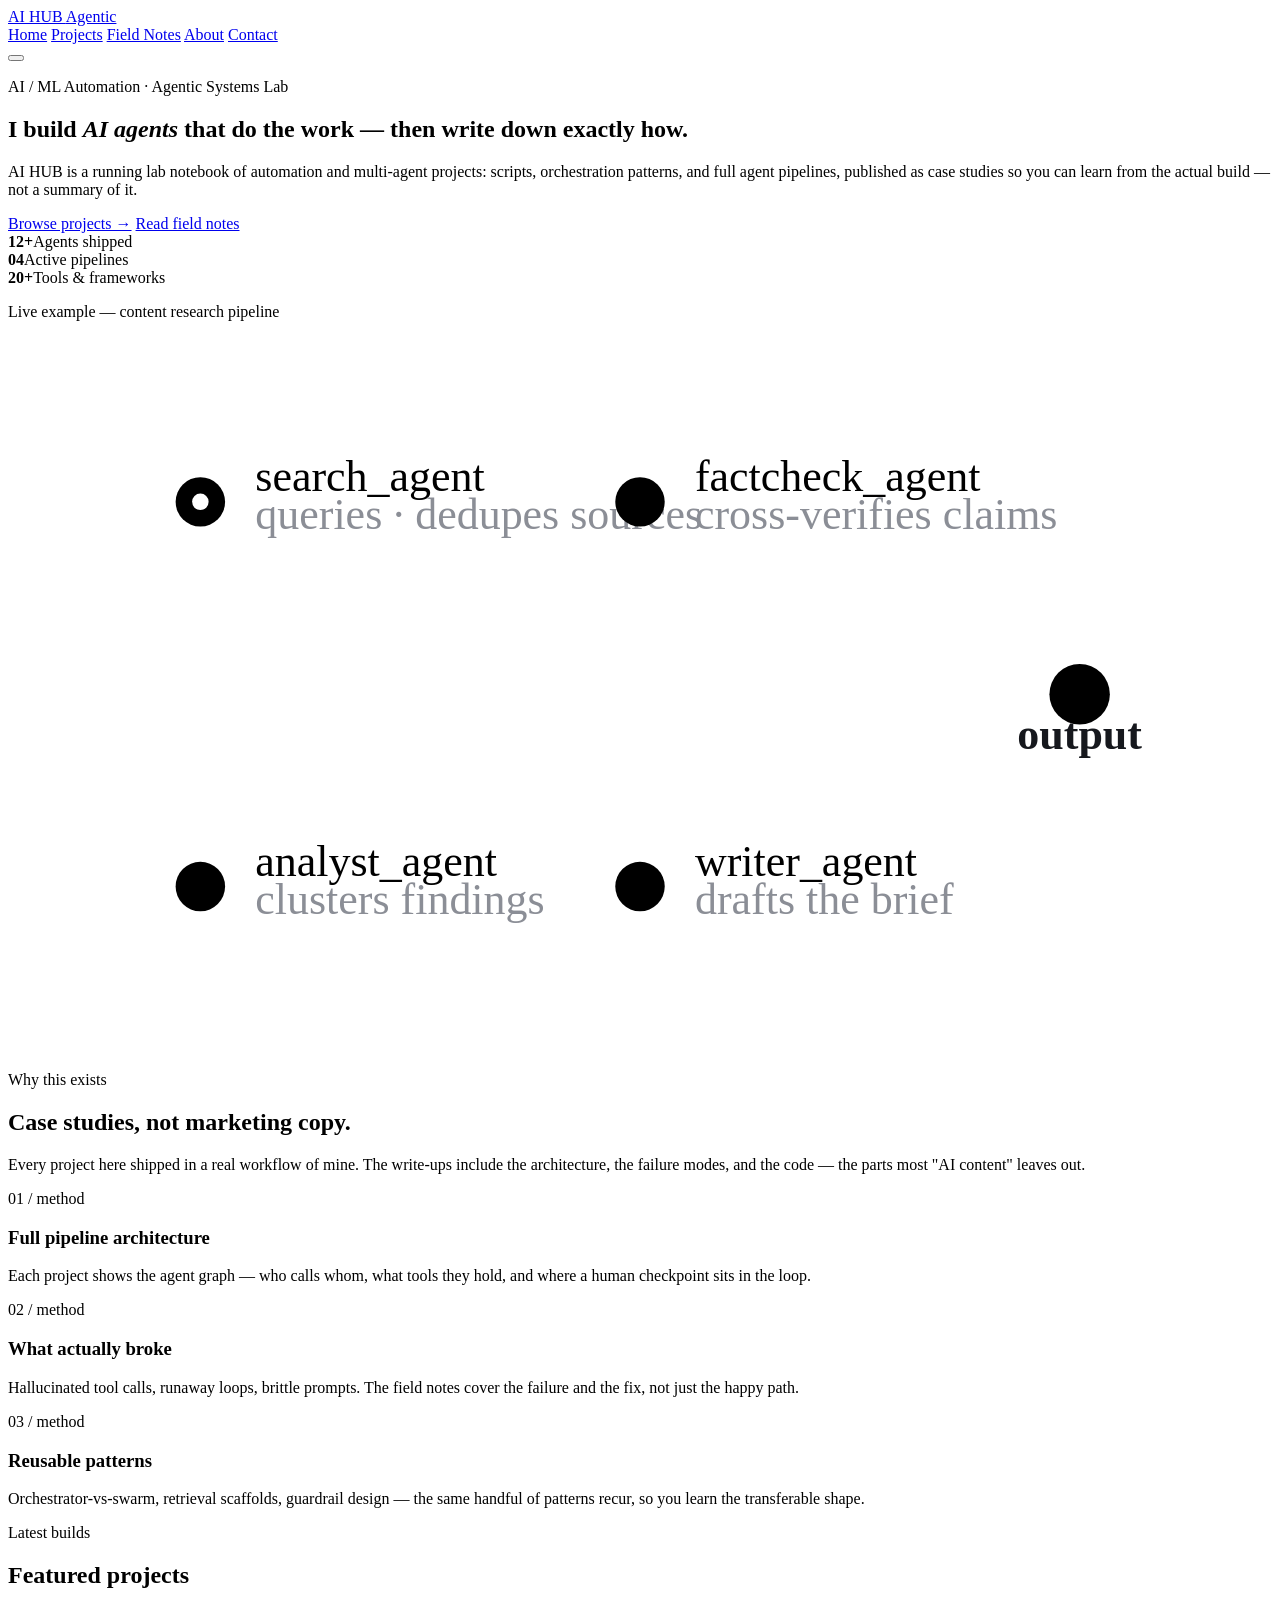
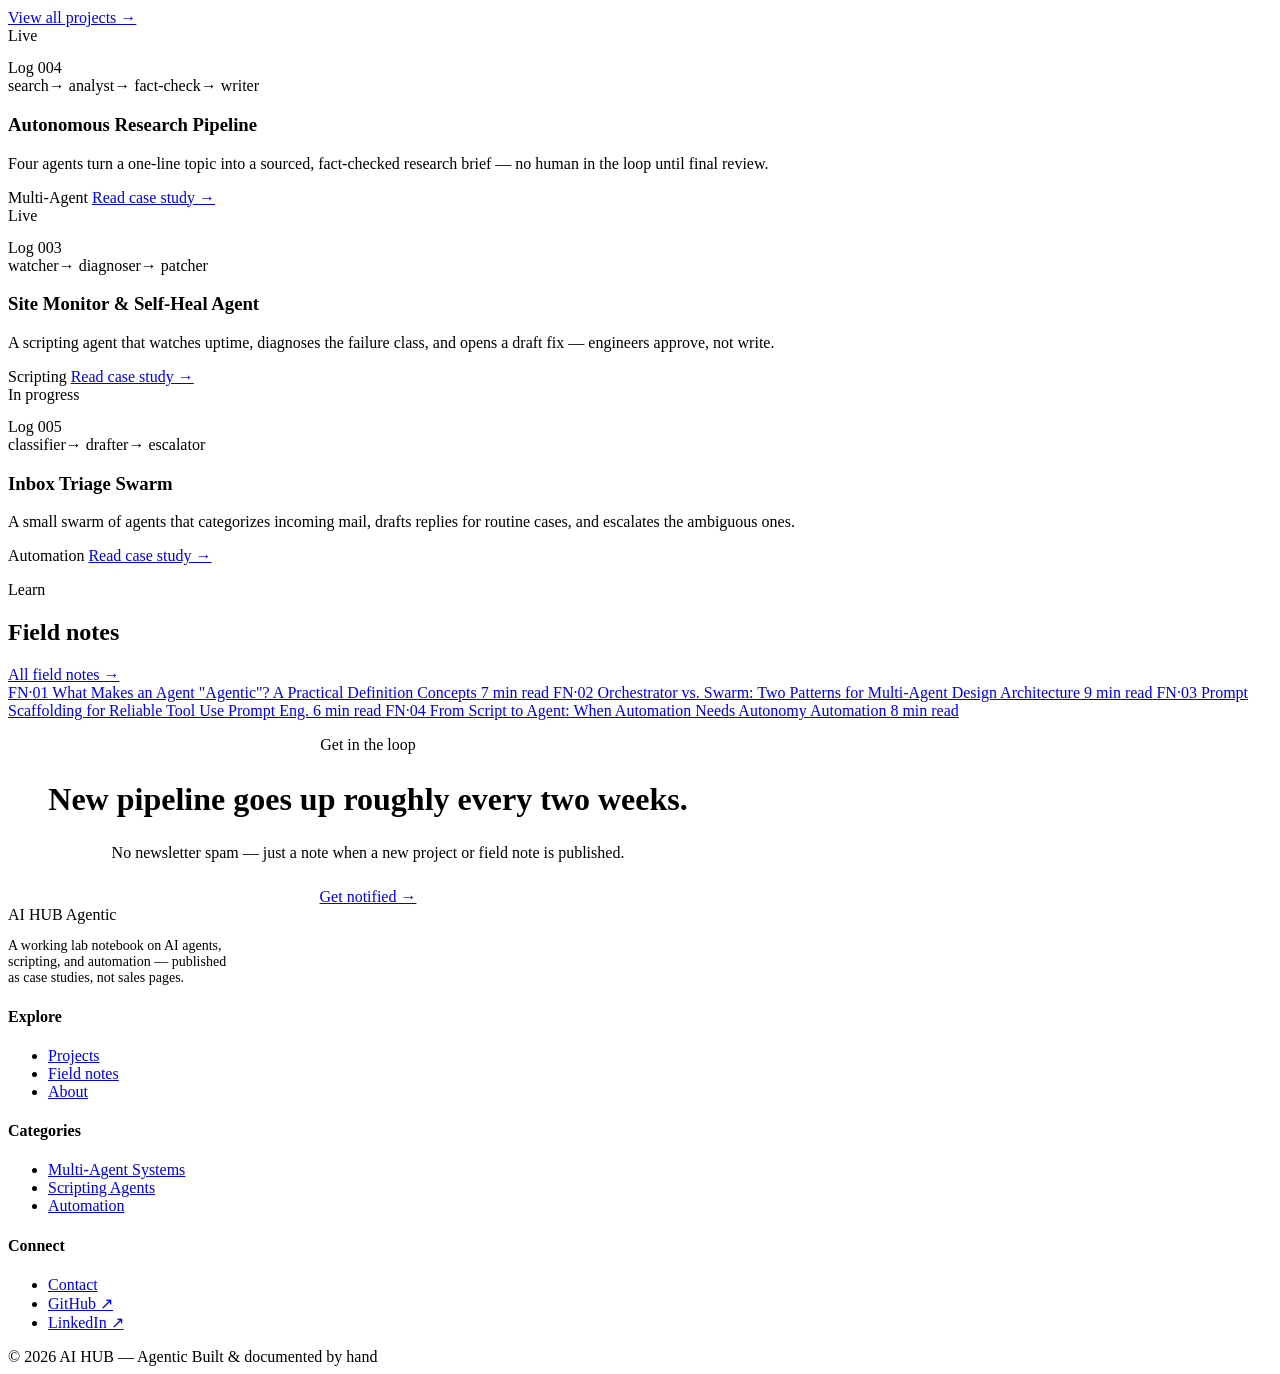
==== index.html @ dbf6a331 "Add files via upload" ====
<!DOCTYPE html>
<html lang="en">
<head>
<meta charset="UTF-8">
<meta name="viewport" content="width=device-width, initial-scale=1.0">
<title>AI HUB — Agentic | Multi-Agent Systems & AI Automation Lab</title>
<meta name="description" content="A working lab notebook of AI agents, scripting automations, and multi-agent pipelines — real projects you can study, fork, and learn from.">
<link rel="preconnect" href="https://fonts.googleapis.com">
<link href="https://fonts.googleapis.com/css2?family=Fraunces:ital,opsz,wght@0,9..144,400;0,9..144,500;0,9..144,600;1,9..144,500&family=Inter:wght@400;500;600&family=JetBrains+Mono:wght@400;500&display=swap" rel="stylesheet">
<link rel="stylesheet" href="css/style.css">
</head>
<body>

<header class="site-header">
  <div class="wrap">
    <a href="index.html" class="brand">AI HUB <span class="brand-tag">Agentic</span></a>
    <nav class="main-nav">
      <a href="index.html" class="active">Home</a>
      <a href="projects.html">Projects</a>
      <a href="blog.html">Field Notes</a>
      <a href="about.html">About</a>
      <a href="contact.html">Contact</a>
    </nav>
    <button class="nav-toggle" aria-label="Toggle menu" aria-expanded="false"><span></span></button>
  </div>
</header>

<section class="hero">
  <div class="wrap">
    <div>
      <p class="eyebrow">AI / ML Automation · Agentic Systems Lab</p>
      <h1>I build <em>AI agents</em> that do the work — then write down exactly how.</h1>
      <p class="lede">AI HUB is a running lab notebook of automation and multi-agent projects: scripts, orchestration patterns, and full agent pipelines, published as case studies so you can learn from the actual build — not a summary of it.</p>
      <div class="cta-row">
        <a href="projects.html" class="btn btn-primary">Browse projects →</a>
        <a href="blog.html" class="btn btn-ghost">Read field notes</a>
      </div>
      <div class="stat-row">
        <div class="stat"><b>12+</b><span>Agents shipped</span></div>
        <div class="stat"><b>04</b><span>Active pipelines</span></div>
        <div class="stat"><b>20+</b><span>Tools &amp; frameworks</span></div>
      </div>
    </div>

    <div class="pipeline-figure">
      <p class="fig-label">Live example — content research pipeline</p>
      <svg viewBox="0 0 460 260" xmlns="http://www.w3.org/2000/svg" role="img" aria-label="Diagram of four agents connected in sequence: Search Agent, Analyst Agent, Fact-Check Agent, and Writer Agent">
        <line x1="70" y1="60" x2="70" y2="200" class="pline"/>
        <line x1="70" y1="60" x2="230" y2="60" class="pline"/>
        <line x1="230" y1="60" x2="230" y2="200" class="pline"/>
        <line x1="230" y1="130" x2="390" y2="130" class="pline"/>
        <line x1="70" y1="200" x2="230" y2="200" class="pline"/>
        <line x1="230" y1="200" x2="390" y2="200" class="pline"/>

        <g class="pnode active">
          <circle cx="70" cy="60" r="9"/>
          <circle cx="70" cy="60" r="3" fill="#fff" class="pdot"/>
          <text x="90" y="56" class="pnode-label">search_agent</text>
          <text x="90" y="70" class="pnode-label" fill="#8b8e96">queries · dedupes sources</text>
        </g>

        <g class="pnode">
          <circle cx="70" cy="200" r="9"/>
          <text x="90" y="196" class="pnode-label">analyst_agent</text>
          <text x="90" y="210" class="pnode-label" fill="#8b8e96">clusters findings</text>
        </g>

        <g class="pnode done">
          <circle cx="230" cy="60" r="9"/>
          <text x="250" y="56" class="pnode-label">factcheck_agent</text>
          <text x="250" y="70" class="pnode-label" fill="#8b8e96">cross-verifies claims</text>
        </g>

        <g class="pnode">
          <circle cx="230" cy="200" r="9"/>
          <text x="250" y="196" class="pnode-label">writer_agent</text>
          <text x="250" y="210" class="pnode-label" fill="#8b8e96">drafts the brief</text>
        </g>

        <g class="pnode">
          <circle cx="390" cy="130" r="11"/>
          <text x="390" y="150" class="pnode-label" text-anchor="middle" fill="#16181d" font-weight="600">output</text>
        </g>
      </svg>
    </div>
  </div>
</section>

<section>
  <div class="wrap">
    <div class="section-head">
      <div>
        <p class="eyebrow">Why this exists</p>
        <h2>Case studies, not marketing copy.</h2>
      </div>
      <p class="desc">Every project here shipped in a real workflow of mine. The write-ups include the architecture, the failure modes, and the code — the parts most "AI content" leaves out.</p>
    </div>
    <div class="grid-3">
      <div class="card">
        <div class="entry-num">01 / method</div>
        <h3>Full pipeline architecture</h3>
        <p>Each project shows the agent graph — who calls whom, what tools they hold, and where a human checkpoint sits in the loop.</p>
      </div>
      <div class="card">
        <div class="entry-num">02 / method</div>
        <h3>What actually broke</h3>
        <p>Hallucinated tool calls, runaway loops, brittle prompts. The field notes cover the failure and the fix, not just the happy path.</p>
      </div>
      <div class="card">
        <div class="entry-num">03 / method</div>
        <h3>Reusable patterns</h3>
        <p>Orchestrator-vs-swarm, retrieval scaffolds, guardrail design — the same handful of patterns recur, so you learn the transferable shape.</p>
      </div>
    </div>
  </div>
</section>

<section class="section-alt">
  <div class="wrap">
    <div class="section-head">
      <div>
        <p class="eyebrow">Latest builds</p>
        <h2>Featured projects</h2>
      </div>
      <a href="projects.html" class="btn btn-ghost">View all projects →</a>
    </div>

    <div class="grid-3">
      <div class="card">
        <span class="status status-live">Live</span>
        <div class="entry-num" style="margin-top:14px;">Log 004</div>
        <div class="pipeline-strip">
          <span class="node">search</span><span class="arrow">→</span>
          <span class="node">analyst</span><span class="arrow">→</span>
          <span class="node">fact-check</span><span class="arrow">→</span>
          <span class="node">writer</span>
        </div>
        <h3>Autonomous Research Pipeline</h3>
        <p>Four agents turn a one-line topic into a sourced, fact-checked research brief — no human in the loop until final review.</p>
        <div class="card-foot">
          <span class="tag">Multi-Agent</span>
          <a href="project-autonomous-research-pipeline.html" class="read-link">Read case study →</a>
        </div>
      </div>

      <div class="card">
        <span class="status status-live">Live</span>
        <div class="entry-num" style="margin-top:14px;">Log 003</div>
        <div class="pipeline-strip">
          <span class="node">watcher</span><span class="arrow">→</span>
          <span class="node">diagnoser</span><span class="arrow">→</span>
          <span class="node">patcher</span>
        </div>
        <h3>Site Monitor &amp; Self-Heal Agent</h3>
        <p>A scripting agent that watches uptime, diagnoses the failure class, and opens a draft fix — engineers approve, not write.</p>
        <div class="card-foot">
          <span class="tag">Scripting</span>
          <a href="projects.html" class="read-link">Read case study →</a>
        </div>
      </div>

      <div class="card">
        <span class="status status-progress">In progress</span>
        <div class="entry-num" style="margin-top:14px;">Log 005</div>
        <div class="pipeline-strip">
          <span class="node">classifier</span><span class="arrow">→</span>
          <span class="node">drafter</span><span class="arrow">→</span>
          <span class="node">escalator</span>
        </div>
        <h3>Inbox Triage Swarm</h3>
        <p>A small swarm of agents that categorizes incoming mail, drafts replies for routine cases, and escalates the ambiguous ones.</p>
        <div class="card-foot">
          <span class="tag">Automation</span>
          <a href="projects.html" class="read-link">Read case study →</a>
        </div>
      </div>
    </div>
  </div>
</section>

<section>
  <div class="wrap">
    <div class="section-head">
      <div>
        <p class="eyebrow">Learn</p>
        <h2>Field notes</h2>
      </div>
      <a href="blog.html" class="btn btn-ghost">All field notes →</a>
    </div>
    <div class="log-list">
      <a href="article-what-makes-agent-agentic.html" class="log-row">
        <span class="num mono">FN·01</span>
        <span class="title">What Makes an Agent "Agentic"? A Practical Definition</span>
        <span class="tag">Concepts</span>
        <span class="meta">7 min read</span>
      </a>
      <a href="blog.html" class="log-row">
        <span class="num mono">FN·02</span>
        <span class="title">Orchestrator vs. Swarm: Two Patterns for Multi-Agent Design</span>
        <span class="tag">Architecture</span>
        <span class="meta">9 min read</span>
      </a>
      <a href="blog.html" class="log-row">
        <span class="num mono">FN·03</span>
        <span class="title">Prompt Scaffolding for Reliable Tool Use</span>
        <span class="tag">Prompt Eng.</span>
        <span class="meta">6 min read</span>
      </a>
      <a href="blog.html" class="log-row">
        <span class="num mono">FN·04</span>
        <span class="title">From Script to Agent: When Automation Needs Autonomy</span>
        <span class="tag">Automation</span>
        <span class="meta">8 min read</span>
      </a>
    </div>
  </div>
</section>

<section class="section-alt">
  <div class="wrap" style="text-align:center; max-width:720px;">
    <p class="eyebrow" style="justify-content:center;">Get in the loop</p>
    <h2 style="font-size:clamp(24px,3.4vw,32px);">New pipeline goes up roughly every two weeks.</h2>
    <p style="margin-bottom:26px;">No newsletter spam — just a note when a new project or field note is published.</p>
    <a href="contact.html" class="btn btn-primary">Get notified →</a>
  </div>
</section>

<footer class="site-footer">
  <div class="wrap">
    <div class="footer-grid">
      <div>
        <div class="brand" style="margin-bottom:12px;">AI HUB <span class="brand-tag">Agentic</span></div>
        <p style="font-size:14px; max-width:32ch;">A working lab notebook on AI agents, scripting, and automation — published as case studies, not sales pages.</p>
      </div>
      <div>
        <h4>Explore</h4>
        <ul>
          <li><a href="projects.html">Projects</a></li>
          <li><a href="blog.html">Field notes</a></li>
          <li><a href="about.html">About</a></li>
        </ul>
      </div>
      <div>
        <h4>Categories</h4>
        <ul>
          <li><a href="projects.html">Multi-Agent Systems</a></li>
          <li><a href="projects.html">Scripting Agents</a></li>
          <li><a href="projects.html">Automation</a></li>
        </ul>
      </div>
      <div>
        <h4>Connect</h4>
        <ul>
          <li><a href="contact.html">Contact</a></li>
          <li><a href="https://github.com" target="_blank" rel="noopener">GitHub ↗</a></li>
          <li><a href="https://linkedin.com" target="_blank" rel="noopener">LinkedIn ↗</a></li>
        </ul>
      </div>
    </div>
    <div class="footer-bottom">
      <span>© 2026 AI HUB — Agentic</span>
      <span>Built &amp; documented by hand</span>
    </div>
  </div>
</footer>

<script src="js/main.js"></script>
</body>
</html>
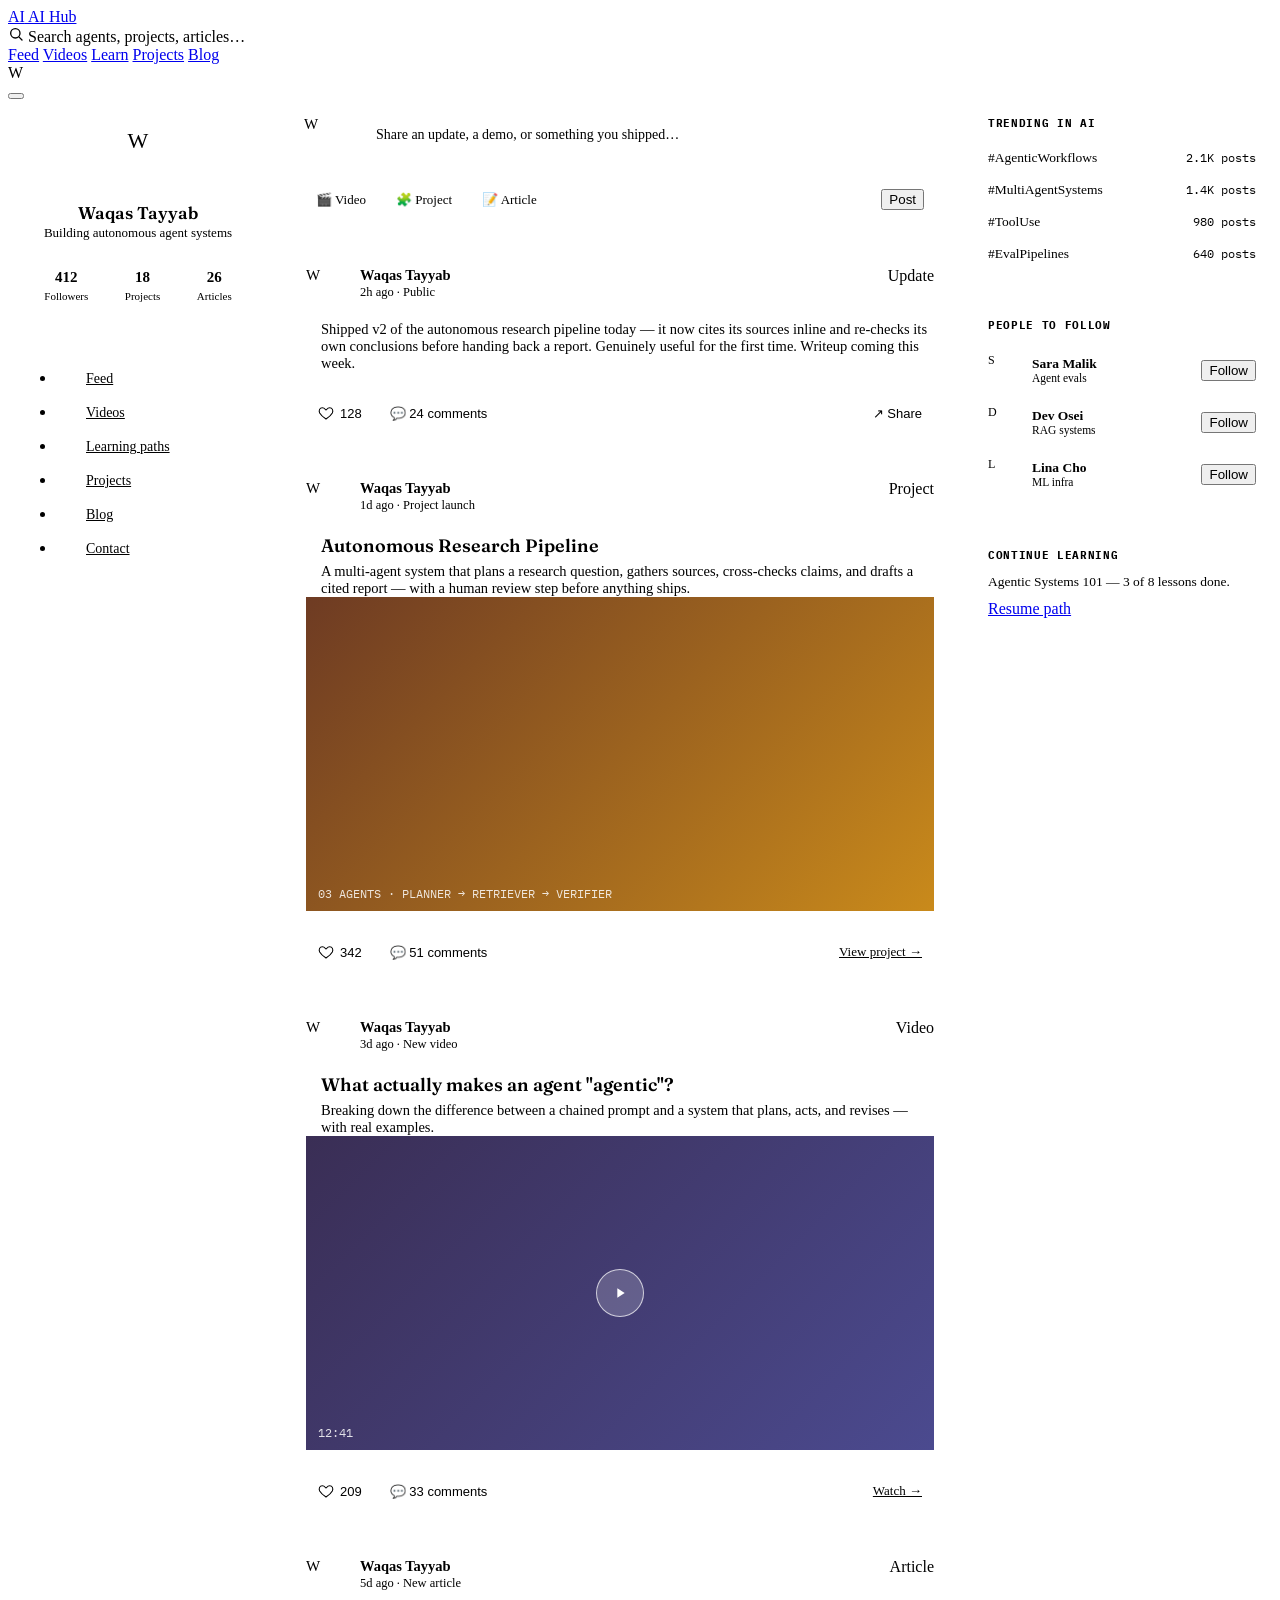
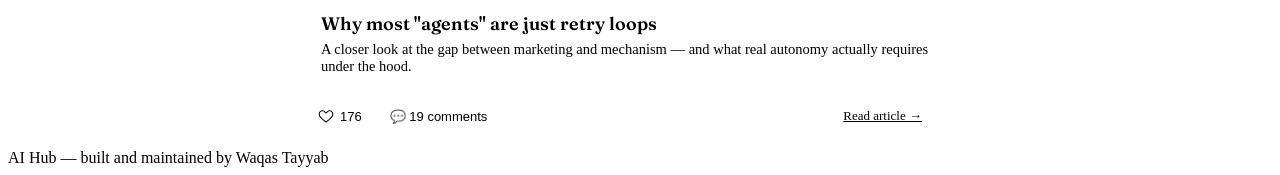
==== commit f6644a8f: "Add files via upload" ====
--- a/index.html
+++ b/index.html
@@ -3,267 +3,355 @@
 <head>
 <meta charset="UTF-8">
 <meta name="viewport" content="width=device-width, initial-scale=1.0">
-<title>AI HUB — Agentic | Multi-Agent Systems & AI Automation Lab</title>
-<meta name="description" content="A working lab notebook of AI agents, scripting automations, and multi-agent pipelines — real projects you can study, fork, and learn from.">
+<title>AI Hub — Feed</title>
 <link rel="preconnect" href="https://fonts.googleapis.com">
-<link href="https://fonts.googleapis.com/css2?family=Fraunces:ital,opsz,wght@0,9..144,400;0,9..144,500;0,9..144,600;1,9..144,500&family=Inter:wght@400;500;600&family=JetBrains+Mono:wght@400;500&display=swap" rel="stylesheet">
-<link rel="stylesheet" href="css/style.css">
+<link href="https://fonts.googleapis.com/css2?family=Fraunces:wght@500;600;700&family=Inter:wght@400;500;600;700&family=IBM+Plex+Mono:wght@500;600&display=swap" rel="stylesheet">
+<link rel="stylesheet" href="assets/style.css">
+<style>
+  .layout{
+    display: grid;
+    grid-template-columns: 260px minmax(0,1fr) 300px;
+    gap: 20px;
+    align-items: start;
+  }
+  /* Left rail */
+  .profile-card{ text-align: center; overflow: hidden; }
+  .profile-cover{ height: 56px; background: linear-gradient(120deg, var(--primary), var(--indigo)); }
+  .profile-body{ padding: 0 18px 18px; margin-top: -28px; }
+  .profile-avatar{
+    width: 64px; height: 64px; border-radius: 50%; margin: 0 auto 10px;
+    border: 3px solid var(--surface); font-size: 22px;
+  }
+  .profile-name{ font-family: 'Fraunces', serif; font-weight: 600; font-size: 17px; }
+  .profile-role{ color: var(--muted); font-size: 13px; margin-top: 2px; }
+  .profile-stats{
+    display: flex; justify-content: space-around;
+    margin-top: 14px; padding-top: 14px; border-top: 1px solid var(--border);
+    text-align: center;
+  }
+  .profile-stats div strong{ display: block; font-size: 15px; }
+  .profile-stats div span{ font-size: 11px; color: var(--muted); }
+  .rail-nav{ padding: 8px; }
+  .rail-nav li a{
+    display: flex; align-items: center; gap: 10px;
+    padding: 9px 12px; border-radius: var(--radius-sm);
+    font-size: 14px; font-weight: 500; color: var(--ink-soft);
+  }
+  .rail-nav li a:hover{ background: var(--bg); color: var(--ink); }
+  .rail-nav li a .dot{ width: 8px; height: 8px; border-radius: 50%; flex-shrink: 0; }
+
+  /* Composer */
+  .composer{ padding: 16px; }
+  .composer-row{ display: flex; gap: 12px; }
+  .composer-input{
+    flex: 1; background: var(--bg); border: 1px solid var(--border);
+    border-radius: 999px; padding: 11px 18px; color: var(--muted); font-size: 14px;
+  }
+  .composer-actions{
+    display: flex; gap: 6px; margin-top: 12px; padding-top: 12px;
+    border-top: 1px solid var(--border);
+  }
+  .composer-chip{
+    display: flex; align-items: center; gap: 6px;
+    font-size: 13px; font-weight: 500; color: var(--muted);
+    padding: 7px 12px; border-radius: var(--radius-sm);
+  }
+  .composer-chip:hover{ background: var(--bg); }
+
+  /* Feed */
+  .feed{ display: flex; flex-direction: column; gap: 16px; }
+  .post{ padding: 18px; }
+  .post-head{ display: flex; gap: 12px; align-items: flex-start; }
+  .post-head .avatar{ width: 42px; height: 42px; font-size: 15px; }
+  .post-meta-name{ font-weight: 600; font-size: 14.5px; }
+  .post-meta-sub{ font-size: 12.5px; color: var(--muted); margin-top: 1px; }
+  .post-body{ margin: 12px 0 0 0; padding-left: 15px; font-size: 14.5px; }
+  .post-body h3{ margin: 4px 0 6px; font-family: 'Fraunces', serif; font-size: 18px; font-weight: 600; }
+  .post-body p{ margin: 0; color: var(--ink-soft); }
+  .post-media{
+    margin-top: 12px; border-radius: var(--radius-sm); overflow: hidden;
+    border: 1px solid var(--border);
+  }
+  .thumb{
+    aspect-ratio: 16/8; display: flex; align-items: center; justify-content: center;
+    position: relative; color: #fff;
+  }
+  .thumb-code{ background: linear-gradient(135deg, #1B2A29, #0F6E5C); }
+  .thumb-video{ background: linear-gradient(135deg, #3A2E55, #4B4A8F); }
+  .thumb-project{ background: linear-gradient(135deg, #6E3B23, #C98A1B); }
+  .thumb-caption{
+    position: absolute; bottom: 10px; left: 12px; right: 12px;
+    font-family: 'IBM Plex Mono', monospace; font-size: 12px; opacity: 0.85;
+  }
+  .play-btn{
+    width: 46px; height: 46px; border-radius: 50%;
+    background: rgba(255,255,255,0.18); border: 1.5px solid rgba(255,255,255,0.7);
+    display: flex; align-items: center; justify-content: center;
+  }
+  .post-footer{
+    display: flex; align-items: center; gap: 4px;
+    margin-top: 14px; padding-top: 12px; border-top: 1px solid var(--border);
+  }
+  .post-action{
+    display: flex; align-items: center; gap: 6px;
+    font-size: 13px; font-weight: 500; color: var(--muted);
+    padding: 7px 12px; border-radius: var(--radius-sm); background: none; border: none;
+  }
+  .post-action:hover{ background: var(--bg); color: var(--ink); }
+  .post-action.liked{ color: var(--accent); }
+  .post-action svg{ width: 16px; height: 16px; }
+
+  /* Right rail */
+  .widget{ padding: 16px; }
+  .widget h4{
+    font-family: 'IBM Plex Mono', monospace; font-size: 11px; text-transform: uppercase;
+    letter-spacing: 0.06em; color: var(--muted); margin: 0 0 12px;
+  }
+  .trend-item{ display: flex; justify-content: space-between; align-items: baseline; padding: 8px 0; border-bottom: 1px solid var(--border); }
+  .trend-item:last-child{ border-bottom: none; }
+  .trend-item .name{ font-size: 13.5px; font-weight: 500; }
+  .trend-item .count{ font-size: 11.5px; color: var(--muted); font-family: 'IBM Plex Mono', monospace; }
+  .suggest-item{ display: flex; align-items: center; gap: 10px; padding: 9px 0; }
+  .suggest-item .avatar{ width: 34px; height: 34px; font-size: 12px; }
+  .suggest-item .name{ font-size: 13.5px; font-weight: 600; }
+  .suggest-item .role{ font-size: 11.5px; color: var(--muted); }
+  .suggest-item .btn{ margin-left: auto; }
+
+  @media (max-width: 980px){
+    .layout{ grid-template-columns: 1fr; }
+    .left-rail, .right-rail{ display: none; }
+  }
+</style>
 </head>
 <body>
 
-<header class="site-header">
-  <div class="wrap">
-    <a href="index.html" class="brand">AI HUB <span class="brand-tag">Agentic</span></a>
-    <nav class="main-nav">
-      <a href="index.html" class="active">Home</a>
-      <a href="projects.html">Projects</a>
-      <a href="blog.html">Field Notes</a>
-      <a href="about.html">About</a>
-      <a href="contact.html">Contact</a>
-    </nav>
-    <button class="nav-toggle" aria-label="Toggle menu" aria-expanded="false"><span></span></button>
+<nav class="topnav">
+  <div class="topnav-inner">
+    <a href="index.html" class="brand"><span class="brand-mark">AI</span> AI Hub</a>
+    <div class="nav-search">
+      <svg width="16" height="16" viewBox="0 0 24 24" fill="none"><circle cx="11" cy="11" r="7" stroke="currentColor" stroke-width="2"/><path d="M21 21l-4.3-4.3" stroke="currentColor" stroke-width="2" stroke-linecap="round"/></svg>
+      Search agents, projects, articles…
+    </div>
+    <div class="nav-links">
+      <a href="index.html" class="nav-link active">Feed</a>
+      <a href="videos.html" class="nav-link">Videos</a>
+      <a href="learning.html" class="nav-link">Learn</a>
+      <a href="projects.html" class="nav-link">Projects</a>
+      <a href="blog.html" class="nav-link">Blog</a>
+    </div>
+    <div class="nav-avatar">W</div>
+    <button class="nav-toggle" aria-label="Menu" aria-expanded="false"><span></span><span></span><span></span></button>
   </div>
-</header>
-
-<section class="hero">
-  <div class="wrap">
-    <div>
-      <p class="eyebrow">AI / ML Automation · Agentic Systems Lab</p>
-      <h1>I build <em>AI agents</em> that do the work — then write down exactly how.</h1>
-      <p class="lede">AI HUB is a running lab notebook of automation and multi-agent projects: scripts, orchestration patterns, and full agent pipelines, published as case studies so you can learn from the actual build — not a summary of it.</p>
-      <div class="cta-row">
-        <a href="projects.html" class="btn btn-primary">Browse projects →</a>
-        <a href="blog.html" class="btn btn-ghost">Read field notes</a>
-      </div>
-      <div class="stat-row">
-        <div class="stat"><b>12+</b><span>Agents shipped</span></div>
-        <div class="stat"><b>04</b><span>Active pipelines</span></div>
-        <div class="stat"><b>20+</b><span>Tools &amp; frameworks</span></div>
-      </div>
-    </div>
-
-    <div class="pipeline-figure">
-      <p class="fig-label">Live example — content research pipeline</p>
-      <svg viewBox="0 0 460 260" xmlns="http://www.w3.org/2000/svg" role="img" aria-label="Diagram of four agents connected in sequence: Search Agent, Analyst Agent, Fact-Check Agent, and Writer Agent">
-        <line x1="70" y1="60" x2="70" y2="200" class="pline"/>
-        <line x1="70" y1="60" x2="230" y2="60" class="pline"/>
-        <line x1="230" y1="60" x2="230" y2="200" class="pline"/>
-        <line x1="230" y1="130" x2="390" y2="130" class="pline"/>
-        <line x1="70" y1="200" x2="230" y2="200" class="pline"/>
-        <line x1="230" y1="200" x2="390" y2="200" class="pline"/>
-
-        <g class="pnode active">
-          <circle cx="70" cy="60" r="9"/>
-          <circle cx="70" cy="60" r="3" fill="#fff" class="pdot"/>
-          <text x="90" y="56" class="pnode-label">search_agent</text>
-          <text x="90" y="70" class="pnode-label" fill="#8b8e96">queries · dedupes sources</text>
-        </g>
-
-        <g class="pnode">
-          <circle cx="70" cy="200" r="9"/>
-          <text x="90" y="196" class="pnode-label">analyst_agent</text>
-          <text x="90" y="210" class="pnode-label" fill="#8b8e96">clusters findings</text>
-        </g>
-
-        <g class="pnode done">
-          <circle cx="230" cy="60" r="9"/>
-          <text x="250" y="56" class="pnode-label">factcheck_agent</text>
-          <text x="250" y="70" class="pnode-label" fill="#8b8e96">cross-verifies claims</text>
-        </g>
-
-        <g class="pnode">
-          <circle cx="230" cy="200" r="9"/>
-          <text x="250" y="196" class="pnode-label">writer_agent</text>
-          <text x="250" y="210" class="pnode-label" fill="#8b8e96">drafts the brief</text>
-        </g>
-
-        <g class="pnode">
-          <circle cx="390" cy="130" r="11"/>
-          <text x="390" y="150" class="pnode-label" text-anchor="middle" fill="#16181d" font-weight="600">output</text>
-        </g>
-      </svg>
-    </div>
+</nav>
+
+<main class="page">
+  <div class="layout">
+
+    <!-- LEFT RAIL -->
+    <aside class="left-rail" style="display:flex; flex-direction:column; gap:16px;">
+      <div class="card profile-card">
+        <div class="profile-cover"></div>
+        <div class="profile-body">
+          <div class="avatar profile-avatar online" style="margin-inline:auto;">W</div>
+          <div class="profile-name">Waqas Tayyab</div>
+          <div class="profile-role">Building autonomous agent systems</div>
+          <div class="profile-stats">
+            <div><strong>412</strong><span>Followers</span></div>
+            <div><strong>18</strong><span>Projects</span></div>
+            <div><strong>26</strong><span>Articles</span></div>
+          </div>
+        </div>
+      </div>
+
+      <nav class="card rail-nav">
+        <ul>
+          <li><a href="index.html"><span class="dot" style="background:var(--primary)"></span> Feed</a></li>
+          <li><a href="videos.html"><span class="dot" style="background:var(--accent)"></span> Videos</a></li>
+          <li><a href="learning.html"><span class="dot" style="background:var(--indigo)"></span> Learning paths</a></li>
+          <li><a href="projects.html"><span class="dot" style="background:var(--amber)"></span> Projects</a></li>
+          <li><a href="blog.html"><span class="dot" style="background:var(--muted)"></span> Blog</a></li>
+          <li><a href="contact.html"><span class="dot" style="background:var(--line)"></span> Contact</a></li>
+        </ul>
+      </nav>
+    </aside>
+
+    <!-- CENTER FEED -->
+    <section>
+      <div class="card composer">
+        <div class="composer-row">
+          <div class="avatar" style="width:42px;height:42px;font-size:15px;">W</div>
+          <div class="composer-input">Share an update, a demo, or something you shipped…</div>
+        </div>
+        <div class="composer-actions">
+          <div class="composer-chip">🎬 Video</div>
+          <div class="composer-chip">🧩 Project</div>
+          <div class="composer-chip">📝 Article</div>
+          <div class="composer-chip" style="margin-left:auto;"><button class="btn btn-primary btn-sm">Post</button></div>
+        </div>
+      </div>
+
+      <div class="feed" style="margin-top:16px;">
+
+        <!-- Post: Update -->
+        <article class="card post">
+          <div class="post-head">
+            <div class="avatar online">W</div>
+            <div>
+              <div class="post-meta-name">Waqas Tayyab</div>
+              <div class="post-meta-sub mono">2h ago · Public</div>
+            </div>
+            <span class="tag" data-type="update" style="margin-left:auto;"><span class="tag-dot"></span>Update</span>
+          </div>
+          <div class="signal" data-type="update">
+            <div class="post-body">
+              <p>Shipped v2 of the autonomous research pipeline today — it now cites its sources inline and re-checks its own conclusions before handing back a report. Genuinely useful for the first time. Writeup coming this week.</p>
+            </div>
+          </div>
+          <div class="post-footer">
+            <button class="post-action" data-like>
+              <svg viewBox="0 0 24 24" fill="none"><path d="M12 21s-7-4.5-9.5-9C.7 8.2 2.6 4 6.5 4c2 0 3.4 1.1 4.2 2.3.4.6.8 1.3 1.3 1.3s.9-.7 1.3-1.3C14.1 5.1 15.5 4 17.5 4 21.4 4 23.3 8.2 21.5 12c-2.5 4.5-9.5 9-9.5 9z" stroke="currentColor" stroke-width="1.6"/></svg>
+              <span data-like-count>128</span>
+            </button>
+            <button class="post-action">💬 24 comments</button>
+            <button class="post-action" style="margin-left:auto;">↗ Share</button>
+          </div>
+        </article>
+
+        <!-- Post: Project -->
+        <article class="card post">
+          <div class="post-head">
+            <div class="avatar online" style="background:linear-gradient(135deg,var(--indigo),#7C79C9);">W</div>
+            <div>
+              <div class="post-meta-name">Waqas Tayyab</div>
+              <div class="post-meta-sub mono">1d ago · Project launch</div>
+            </div>
+            <span class="tag" data-type="project" style="margin-left:auto;"><span class="tag-dot"></span>Project</span>
+          </div>
+          <div class="signal" data-type="project">
+            <div class="post-body">
+              <h3>Autonomous Research Pipeline</h3>
+              <p>A multi-agent system that plans a research question, gathers sources, cross-checks claims, and drafts a cited report — with a human review step before anything ships.</p>
+            </div>
+          </div>
+          <a href="project-autonomous-research-pipeline.html" class="post-media">
+            <div class="thumb thumb-project">
+              <span class="mono thumb-caption">03 AGENTS · PLANNER → RETRIEVER → VERIFIER</span>
+            </div>
+          </a>
+          <div class="post-footer">
+            <button class="post-action" data-like>
+              <svg viewBox="0 0 24 24" fill="none"><path d="M12 21s-7-4.5-9.5-9C.7 8.2 2.6 4 6.5 4c2 0 3.4 1.1 4.2 2.3.4.6.8 1.3 1.3 1.3s.9-.7 1.3-1.3C14.1 5.1 15.5 4 17.5 4 21.4 4 23.3 8.2 21.5 12c-2.5 4.5-9.5 9-9.5 9z" stroke="currentColor" stroke-width="1.6"/></svg>
+              <span data-like-count>342</span>
+            </button>
+            <button class="post-action">💬 51 comments</button>
+            <a href="project-autonomous-research-pipeline.html" class="post-action" style="margin-left:auto;">View project →</a>
+          </div>
+        </article>
+
+        <!-- Post: Video -->
+        <article class="card post">
+          <div class="post-head">
+            <div class="avatar online" style="background:linear-gradient(135deg,var(--accent),var(--amber));">W</div>
+            <div>
+              <div class="post-meta-name">Waqas Tayyab</div>
+              <div class="post-meta-sub mono">3d ago · New video</div>
+            </div>
+            <span class="tag" data-type="video" style="margin-left:auto;"><span class="tag-dot"></span>Video</span>
+          </div>
+          <div class="signal" data-type="video">
+            <div class="post-body">
+              <h3>What actually makes an agent "agentic"?</h3>
+              <p>Breaking down the difference between a chained prompt and a system that plans, acts, and revises — with real examples.</p>
+            </div>
+          </div>
+          <a href="videos.html" class="post-media">
+            <div class="thumb thumb-video">
+              <div class="play-btn">
+                <svg width="16" height="16" viewBox="0 0 24 24" fill="white"><path d="M8 5v14l11-7z"/></svg>
+              </div>
+              <span class="mono thumb-caption">12:41</span>
+            </div>
+          </a>
+          <div class="post-footer">
+            <button class="post-action" data-like>
+              <svg viewBox="0 0 24 24" fill="none"><path d="M12 21s-7-4.5-9.5-9C.7 8.2 2.6 4 6.5 4c2 0 3.4 1.1 4.2 2.3.4.6.8 1.3 1.3 1.3s.9-.7 1.3-1.3C14.1 5.1 15.5 4 17.5 4 21.4 4 23.3 8.2 21.5 12c-2.5 4.5-9.5 9-9.5 9z" stroke="currentColor" stroke-width="1.6"/></svg>
+              <span data-like-count>209</span>
+            </button>
+            <button class="post-action">💬 33 comments</button>
+            <a href="videos.html" class="post-action" style="margin-left:auto;">Watch →</a>
+          </div>
+        </article>
+
+        <!-- Post: Article -->
+        <article class="card post">
+          <div class="post-head">
+            <div class="avatar online" style="background:linear-gradient(135deg,var(--amber),#E0A73A);">W</div>
+            <div>
+              <div class="post-meta-name">Waqas Tayyab</div>
+              <div class="post-meta-sub mono">5d ago · New article</div>
+            </div>
+            <span class="tag" data-type="article" style="margin-left:auto;"><span class="tag-dot"></span>Article</span>
+          </div>
+          <div class="signal" data-type="article">
+            <div class="post-body">
+              <h3>Why most "agents" are just retry loops</h3>
+              <p>A closer look at the gap between marketing and mechanism — and what real autonomy actually requires under the hood.</p>
+            </div>
+          </div>
+          <div class="post-footer">
+            <button class="post-action" data-like>
+              <svg viewBox="0 0 24 24" fill="none"><path d="M12 21s-7-4.5-9.5-9C.7 8.2 2.6 4 6.5 4c2 0 3.4 1.1 4.2 2.3.4.6.8 1.3 1.3 1.3s.9-.7 1.3-1.3C14.1 5.1 15.5 4 17.5 4 21.4 4 23.3 8.2 21.5 12c-2.5 4.5-9.5 9-9.5 9z" stroke="currentColor" stroke-width="1.6"/></svg>
+              <span data-like-count>176</span>
+            </button>
+            <button class="post-action">💬 19 comments</button>
+            <a href="blog.html" class="post-action" style="margin-left:auto;">Read article →</a>
+          </div>
+        </article>
+
+      </div>
+    </section>
+
+    <!-- RIGHT RAIL -->
+    <aside class="right-rail" style="display:flex; flex-direction:column; gap:16px;">
+      <div class="card widget">
+        <h4>Trending in AI</h4>
+        <div class="trend-item"><span class="name">#AgenticWorkflows</span><span class="count">2.1K posts</span></div>
+        <div class="trend-item"><span class="name">#MultiAgentSystems</span><span class="count">1.4K posts</span></div>
+        <div class="trend-item"><span class="name">#ToolUse</span><span class="count">980 posts</span></div>
+        <div class="trend-item"><span class="name">#EvalPipelines</span><span class="count">640 posts</span></div>
+      </div>
+
+      <div class="card widget">
+        <h4>People to follow</h4>
+        <div class="suggest-item">
+          <div class="avatar" style="background:linear-gradient(135deg,var(--primary),#3E9C86);">S</div>
+          <div><div class="name">Sara Malik</div><div class="role">Agent evals</div></div>
+          <button class="btn btn-ghost btn-sm">Follow</button>
+        </div>
+        <div class="suggest-item">
+          <div class="avatar" style="background:linear-gradient(135deg,var(--indigo),#7C79C9);">D</div>
+          <div><div class="name">Dev Osei</div><div class="role">RAG systems</div></div>
+          <button class="btn btn-ghost btn-sm">Follow</button>
+        </div>
+        <div class="suggest-item">
+          <div class="avatar" style="background:linear-gradient(135deg,var(--amber),#E0A73A);">L</div>
+          <div><div class="name">Lina Cho</div><div class="role">ML infra</div></div>
+          <button class="btn btn-ghost btn-sm">Follow</button>
+        </div>
+      </div>
+
+      <div class="card widget">
+        <h4>Continue learning</h4>
+        <p style="font-size:13.5px; color:var(--ink-soft); margin:0 0 10px;">Agentic Systems 101 — 3 of 8 lessons done.</p>
+        <a href="learning.html" class="btn btn-primary btn-sm" style="width:100%;">Resume path</a>
+      </div>
+    </aside>
+
   </div>
-</section>
-
-<section>
-  <div class="wrap">
-    <div class="section-head">
-      <div>
-        <p class="eyebrow">Why this exists</p>
-        <h2>Case studies, not marketing copy.</h2>
-      </div>
-      <p class="desc">Every project here shipped in a real workflow of mine. The write-ups include the architecture, the failure modes, and the code — the parts most "AI content" leaves out.</p>
-    </div>
-    <div class="grid-3">
-      <div class="card">
-        <div class="entry-num">01 / method</div>
-        <h3>Full pipeline architecture</h3>
-        <p>Each project shows the agent graph — who calls whom, what tools they hold, and where a human checkpoint sits in the loop.</p>
-      </div>
-      <div class="card">
-        <div class="entry-num">02 / method</div>
-        <h3>What actually broke</h3>
-        <p>Hallucinated tool calls, runaway loops, brittle prompts. The field notes cover the failure and the fix, not just the happy path.</p>
-      </div>
-      <div class="card">
-        <div class="entry-num">03 / method</div>
-        <h3>Reusable patterns</h3>
-        <p>Orchestrator-vs-swarm, retrieval scaffolds, guardrail design — the same handful of patterns recur, so you learn the transferable shape.</p>
-      </div>
-    </div>
-  </div>
-</section>
-
-<section class="section-alt">
-  <div class="wrap">
-    <div class="section-head">
-      <div>
-        <p class="eyebrow">Latest builds</p>
-        <h2>Featured projects</h2>
-      </div>
-      <a href="projects.html" class="btn btn-ghost">View all projects →</a>
-    </div>
-
-    <div class="grid-3">
-      <div class="card">
-        <span class="status status-live">Live</span>
-        <div class="entry-num" style="margin-top:14px;">Log 004</div>
-        <div class="pipeline-strip">
-          <span class="node">search</span><span class="arrow">→</span>
-          <span class="node">analyst</span><span class="arrow">→</span>
-          <span class="node">fact-check</span><span class="arrow">→</span>
-          <span class="node">writer</span>
-        </div>
-        <h3>Autonomous Research Pipeline</h3>
-        <p>Four agents turn a one-line topic into a sourced, fact-checked research brief — no human in the loop until final review.</p>
-        <div class="card-foot">
-          <span class="tag">Multi-Agent</span>
-          <a href="project-autonomous-research-pipeline.html" class="read-link">Read case study →</a>
-        </div>
-      </div>
-
-      <div class="card">
-        <span class="status status-live">Live</span>
-        <div class="entry-num" style="margin-top:14px;">Log 003</div>
-        <div class="pipeline-strip">
-          <span class="node">watcher</span><span class="arrow">→</span>
-          <span class="node">diagnoser</span><span class="arrow">→</span>
-          <span class="node">patcher</span>
-        </div>
-        <h3>Site Monitor &amp; Self-Heal Agent</h3>
-        <p>A scripting agent that watches uptime, diagnoses the failure class, and opens a draft fix — engineers approve, not write.</p>
-        <div class="card-foot">
-          <span class="tag">Scripting</span>
-          <a href="projects.html" class="read-link">Read case study →</a>
-        </div>
-      </div>
-
-      <div class="card">
-        <span class="status status-progress">In progress</span>
-        <div class="entry-num" style="margin-top:14px;">Log 005</div>
-        <div class="pipeline-strip">
-          <span class="node">classifier</span><span class="arrow">→</span>
-          <span class="node">drafter</span><span class="arrow">→</span>
-          <span class="node">escalator</span>
-        </div>
-        <h3>Inbox Triage Swarm</h3>
-        <p>A small swarm of agents that categorizes incoming mail, drafts replies for routine cases, and escalates the ambiguous ones.</p>
-        <div class="card-foot">
-          <span class="tag">Automation</span>
-          <a href="projects.html" class="read-link">Read case study →</a>
-        </div>
-      </div>
-    </div>
-  </div>
-</section>
-
-<section>
-  <div class="wrap">
-    <div class="section-head">
-      <div>
-        <p class="eyebrow">Learn</p>
-        <h2>Field notes</h2>
-      </div>
-      <a href="blog.html" class="btn btn-ghost">All field notes →</a>
-    </div>
-    <div class="log-list">
-      <a href="article-what-makes-agent-agentic.html" class="log-row">
-        <span class="num mono">FN·01</span>
-        <span class="title">What Makes an Agent "Agentic"? A Practical Definition</span>
-        <span class="tag">Concepts</span>
-        <span class="meta">7 min read</span>
-      </a>
-      <a href="blog.html" class="log-row">
-        <span class="num mono">FN·02</span>
-        <span class="title">Orchestrator vs. Swarm: Two Patterns for Multi-Agent Design</span>
-        <span class="tag">Architecture</span>
-        <span class="meta">9 min read</span>
-      </a>
-      <a href="blog.html" class="log-row">
-        <span class="num mono">FN·03</span>
-        <span class="title">Prompt Scaffolding for Reliable Tool Use</span>
-        <span class="tag">Prompt Eng.</span>
-        <span class="meta">6 min read</span>
-      </a>
-      <a href="blog.html" class="log-row">
-        <span class="num mono">FN·04</span>
-        <span class="title">From Script to Agent: When Automation Needs Autonomy</span>
-        <span class="tag">Automation</span>
-        <span class="meta">8 min read</span>
-      </a>
-    </div>
-  </div>
-</section>
-
-<section class="section-alt">
-  <div class="wrap" style="text-align:center; max-width:720px;">
-    <p class="eyebrow" style="justify-content:center;">Get in the loop</p>
-    <h2 style="font-size:clamp(24px,3.4vw,32px);">New pipeline goes up roughly every two weeks.</h2>
-    <p style="margin-bottom:26px;">No newsletter spam — just a note when a new project or field note is published.</p>
-    <a href="contact.html" class="btn btn-primary">Get notified →</a>
-  </div>
-</section>
-
-<footer class="site-footer">
-  <div class="wrap">
-    <div class="footer-grid">
-      <div>
-        <div class="brand" style="margin-bottom:12px;">AI HUB <span class="brand-tag">Agentic</span></div>
-        <p style="font-size:14px; max-width:32ch;">A working lab notebook on AI agents, scripting, and automation — published as case studies, not sales pages.</p>
-      </div>
-      <div>
-        <h4>Explore</h4>
-        <ul>
-          <li><a href="projects.html">Projects</a></li>
-          <li><a href="blog.html">Field notes</a></li>
-          <li><a href="about.html">About</a></li>
-        </ul>
-      </div>
-      <div>
-        <h4>Categories</h4>
-        <ul>
-          <li><a href="projects.html">Multi-Agent Systems</a></li>
-          <li><a href="projects.html">Scripting Agents</a></li>
-          <li><a href="projects.html">Automation</a></li>
-        </ul>
-      </div>
-      <div>
-        <h4>Connect</h4>
-        <ul>
-          <li><a href="contact.html">Contact</a></li>
-          <li><a href="https://github.com" target="_blank" rel="noopener">GitHub ↗</a></li>
-          <li><a href="https://linkedin.com" target="_blank" rel="noopener">LinkedIn ↗</a></li>
-        </ul>
-      </div>
-    </div>
-    <div class="footer-bottom">
-      <span>© 2026 AI HUB — Agentic</span>
-      <span>Built &amp; documented by hand</span>
-    </div>
-  </div>
-</footer>
-
-<script src="js/main.js"></script>
+</main>
+
+<footer class="site-footer">AI Hub — built and maintained by Waqas Tayyab</footer>
+
+<script src="assets/app.js"></script>
 </body>
 </html>
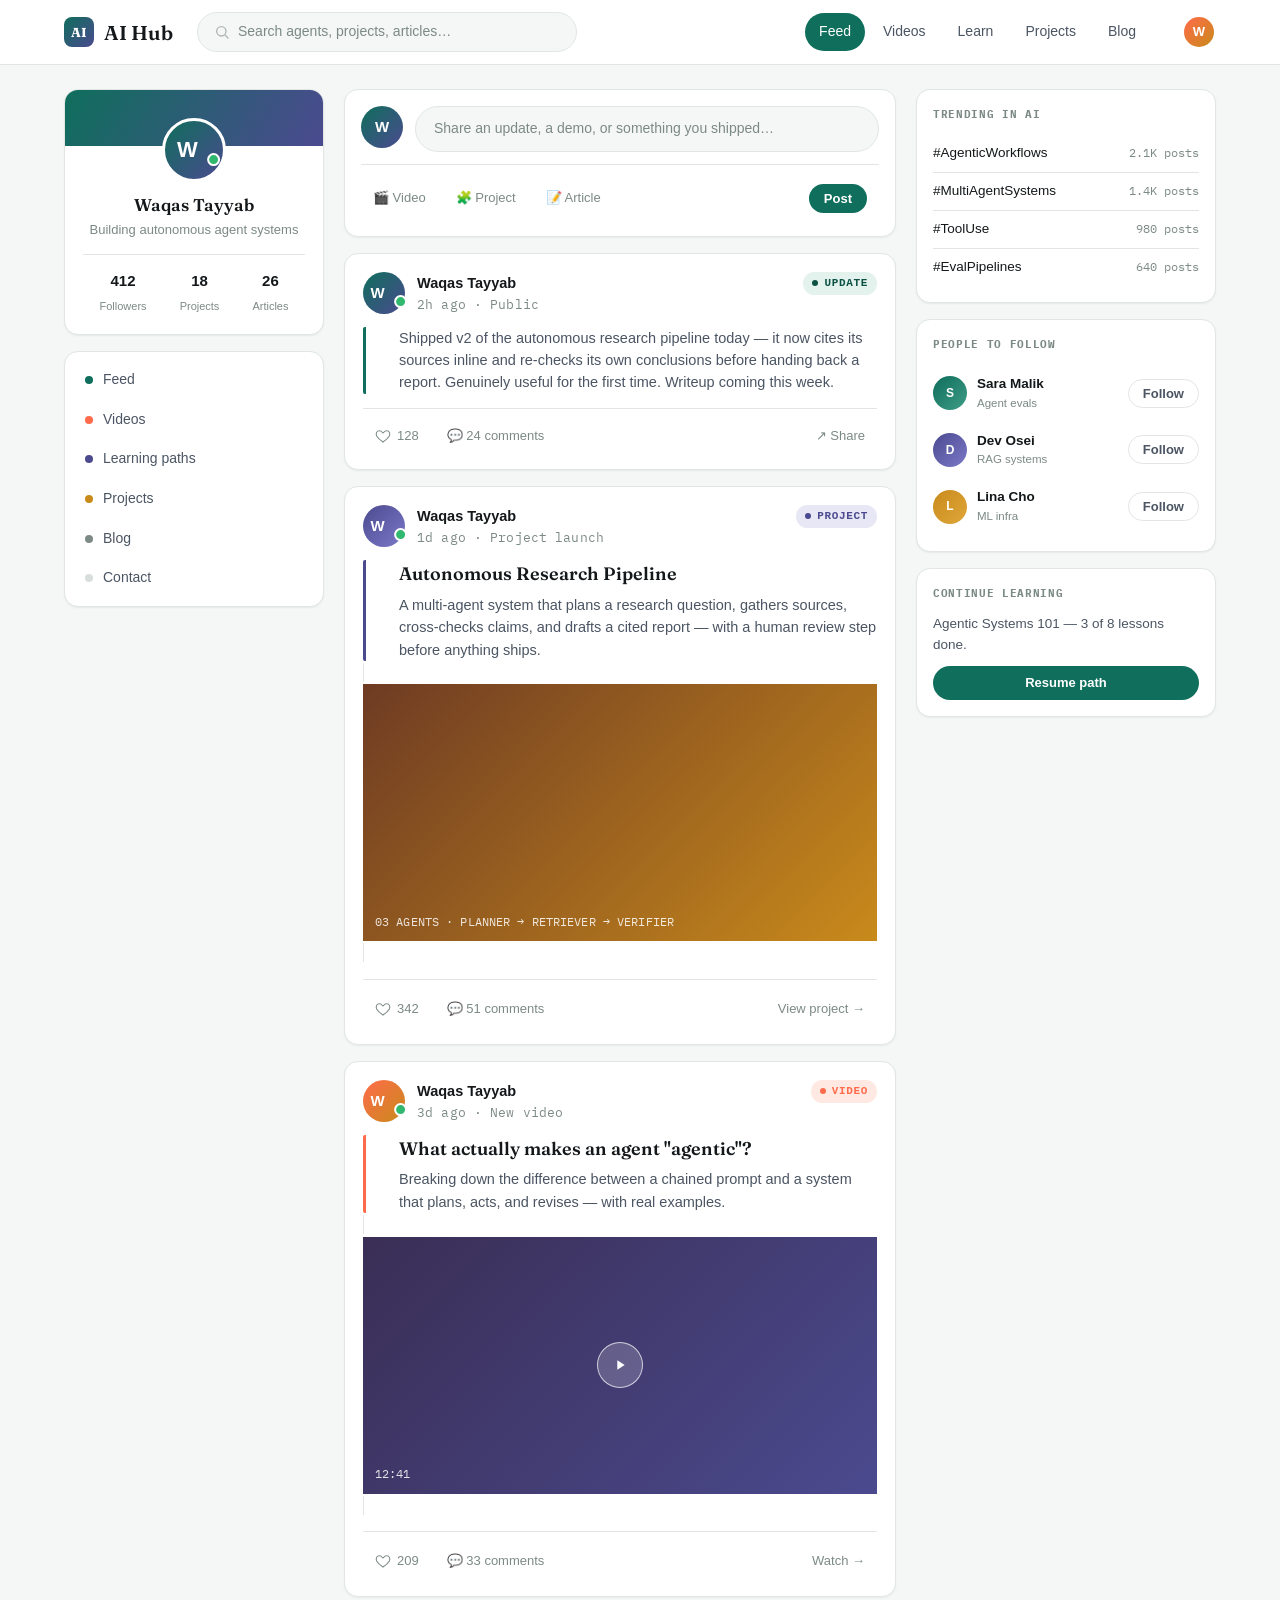
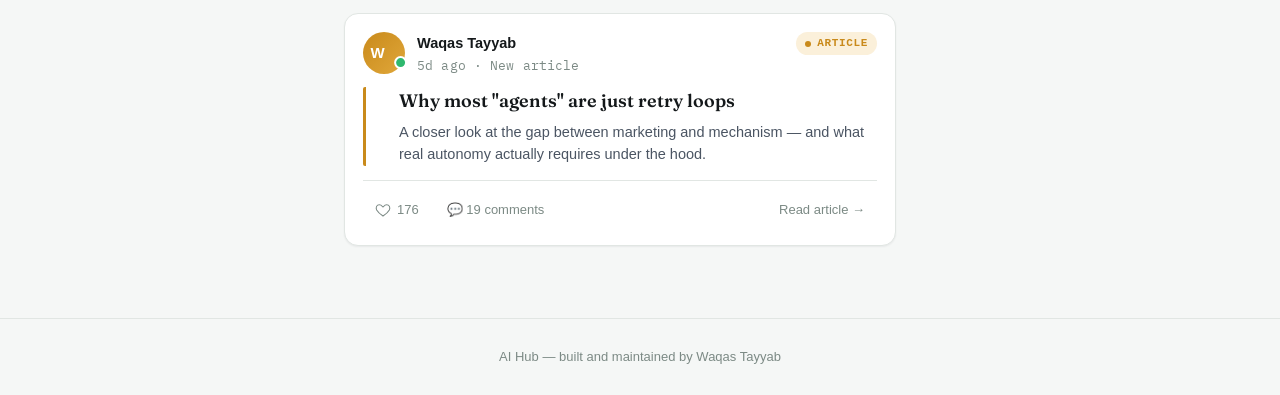
==== commit f6b29b07: "Add files via upload" ====
--- a/index.html
+++ b/index.html
@@ -6,7 +6,7 @@
 <title>AI Hub — Feed</title>
 <link rel="preconnect" href="https://fonts.googleapis.com">
 <link href="https://fonts.googleapis.com/css2?family=Fraunces:wght@500;600;700&family=Inter:wght@400;500;600;700&family=IBM+Plex+Mono:wght@500;600&display=swap" rel="stylesheet">
-<link rel="stylesheet" href="assets/style.css">
+<link rel="stylesheet" href="css/style.css">
 <style>
   .layout{
     display: grid;
@@ -352,6 +352,6 @@
 
 <footer class="site-footer">AI Hub — built and maintained by Waqas Tayyab</footer>
 
-<script src="assets/app.js"></script>
+<script src="js/app.js"></script>
 </body>
 </html>
--- a/css/style.css
+++ b/css/style.css
@@ -0,0 +1,230 @@
+/* ============================================================
+   AI HUB — shared design system
+   Display: Fraunces (characterful serif, used sparingly)
+   Body:    Inter
+   Utility: IBM Plex Mono (timestamps, tags, meta data)
+   ============================================================ */
+
+:root{
+  --bg:        #F5F7F6;
+  --surface:   #FFFFFF;
+  --surface-2: #FBFCFB;
+  --border:    #E1E6E3;
+  --line:      #D8DEDB;
+
+  --ink:       #14181A;
+  --ink-soft:  #4B5563;
+  --muted:     #7C8A85;
+
+  --primary:      #0F6E5C;
+  --primary-dark: #0B5245;
+  --primary-soft: #E4F2EE;
+
+  --accent:      #FF6B4A;
+  --accent-soft: #FFE9E2;
+
+  --indigo:      #4B4A8F;
+  --indigo-soft: #E8E7F5;
+
+  --amber:       #C98A1B;
+  --amber-soft:  #FBF0DA;
+
+  --radius-sm: 8px;
+  --radius-md: 14px;
+  --radius-lg: 20px;
+
+  --shadow-sm: 0 1px 2px rgba(20,24,26,0.06);
+  --shadow-md: 0 6px 20px rgba(20,24,26,0.08);
+
+  --max-width: 1200px;
+}
+
+*{ box-sizing: border-box; }
+html{ scroll-behavior: smooth; }
+body{
+  margin: 0;
+  background: var(--bg);
+  color: var(--ink);
+  font-family: 'Inter', -apple-system, BlinkMacSystemFont, sans-serif;
+  font-size: 15px;
+  line-height: 1.55;
+  -webkit-font-smoothing: antialiased;
+}
+img{ max-width: 100%; display: block; }
+a{ color: inherit; text-decoration: none; }
+button{ font-family: inherit; cursor: pointer; }
+ul{ list-style: none; margin: 0; padding: 0; }
+
+.serif{ font-family: 'Fraunces', serif; }
+.mono{ font-family: 'IBM Plex Mono', monospace; letter-spacing: 0.01em; }
+
+@media (prefers-reduced-motion: reduce){
+  *{ animation-duration: 0.001ms !important; transition-duration: 0.001ms !important; }
+}
+
+:focus-visible{
+  outline: 2px solid var(--primary);
+  outline-offset: 2px;
+}
+
+/* ---------- Top nav ---------- */
+.topnav{
+  position: sticky; top: 0; z-index: 50;
+  background: rgba(255,255,255,0.92);
+  backdrop-filter: blur(10px);
+  border-bottom: 1px solid var(--border);
+}
+.topnav-inner{
+  max-width: var(--max-width);
+  margin: 0 auto;
+  padding: 0 24px;
+  height: 64px;
+  display: flex; align-items: center; gap: 24px;
+}
+.brand{
+  display: flex; align-items: center; gap: 10px;
+  font-family: 'Fraunces', serif;
+  font-weight: 600;
+  font-size: 20px;
+  color: var(--ink);
+  flex-shrink: 0;
+}
+.brand-mark{
+  width: 30px; height: 30px; border-radius: 8px;
+  background: linear-gradient(135deg, var(--primary), var(--indigo));
+  display: flex; align-items: center; justify-content: center;
+  color: #fff; font-size: 13px; font-weight: 700;
+}
+.nav-search{
+  flex: 1; max-width: 380px;
+  display: flex; align-items: center; gap: 8px;
+  background: var(--bg);
+  border: 1px solid var(--border);
+  border-radius: 999px;
+  padding: 8px 16px;
+  color: var(--muted);
+  font-size: 14px;
+}
+.nav-search svg{ flex-shrink: 0; opacity: 0.6; }
+.nav-links{
+  display: flex; align-items: center; gap: 4px;
+  margin-left: auto;
+}
+.nav-link{
+  padding: 8px 14px;
+  border-radius: 999px;
+  font-size: 14px;
+  font-weight: 500;
+  color: var(--ink-soft);
+  transition: background 0.15s, color 0.15s;
+}
+.nav-link:hover{ background: var(--primary-soft); color: var(--primary-dark); }
+.nav-link.active{ background: var(--primary); color: #fff; }
+.nav-avatar{
+  width: 34px; height: 34px; border-radius: 50%;
+  background: linear-gradient(135deg, var(--accent), var(--amber));
+  display: flex; align-items: center; justify-content: center;
+  color: #fff; font-weight: 700; font-size: 13px;
+  margin-left: 8px; flex-shrink: 0;
+  border: 2px solid var(--surface);
+}
+.nav-toggle{
+  display: none;
+  background: none; border: none;
+  width: 36px; height: 36px;
+}
+.nav-toggle span{
+  display: block; width: 20px; height: 2px; background: var(--ink);
+  margin: 4px auto; border-radius: 2px;
+}
+
+/* ---------- Page shell ---------- */
+.page{
+  max-width: var(--max-width);
+  margin: 0 auto;
+  padding: 24px;
+}
+
+/* ---------- Cards ---------- */
+.card{
+  background: var(--surface);
+  border: 1px solid var(--border);
+  border-radius: var(--radius-md);
+  box-shadow: var(--shadow-sm);
+}
+.card-pad{ padding: 20px; }
+
+/* ---------- Signal strip: signature element ----------
+   Every content unit (post, video, lesson) carries a left-edge
+   "signal" — a colored strip + broadcast icon that encodes its
+   type, echoing the idea of agents broadcasting updates. */
+.signal{
+  position: relative;
+  padding-left: 18px;
+  border-left: 3px solid var(--line);
+  border-radius: 2px;
+}
+.signal[data-type="update"]{ border-left-color: var(--primary); }
+.signal[data-type="project"]{ border-left-color: var(--indigo); }
+.signal[data-type="article"]{ border-left-color: var(--amber); }
+.signal[data-type="video"]{ border-left-color: var(--accent); }
+
+.tag{
+  display: inline-flex; align-items: center; gap: 6px;
+  font-family: 'IBM Plex Mono', monospace;
+  font-size: 11px; text-transform: uppercase; letter-spacing: 0.06em;
+  padding: 3px 9px; border-radius: 999px;
+  font-weight: 600;
+}
+.tag[data-type="update"]{ background: var(--primary-soft); color: var(--primary-dark); }
+.tag[data-type="project"]{ background: var(--indigo-soft); color: var(--indigo); }
+.tag[data-type="article"]{ background: var(--amber-soft); color: var(--amber); }
+.tag[data-type="video"]{ background: var(--accent-soft); color: var(--accent); }
+
+.tag-dot{ width: 6px; height: 6px; border-radius: 50%; background: currentColor; }
+
+/* ---------- Buttons ---------- */
+.btn{
+  display: inline-flex; align-items: center; justify-content: center; gap: 6px;
+  padding: 9px 18px;
+  border-radius: 999px;
+  font-size: 14px; font-weight: 600;
+  border: 1px solid transparent;
+  transition: transform 0.1s, background 0.15s, border-color 0.15s;
+}
+.btn:active{ transform: scale(0.97); }
+.btn-primary{ background: var(--primary); color: #fff; }
+.btn-primary:hover{ background: var(--primary-dark); }
+.btn-ghost{ background: var(--surface); color: var(--ink-soft); border-color: var(--border); }
+.btn-ghost:hover{ border-color: var(--primary); color: var(--primary-dark); }
+.btn-sm{ padding: 6px 14px; font-size: 13px; }
+
+/* ---------- Avatars ---------- */
+.avatar{
+  border-radius: 50%;
+  display: flex; align-items: center; justify-content: center;
+  color: #fff; font-weight: 700; flex-shrink: 0;
+  background: linear-gradient(135deg, var(--primary), var(--indigo));
+}
+.avatar.online::after{
+  content: ''; display: block; width: 9px; height: 9px; border-radius: 50%;
+  background: #2FB86E; border: 2px solid var(--surface);
+  transform: translate(70%, 70%);
+}
+
+/* ---------- Footer ---------- */
+.site-footer{
+  border-top: 1px solid var(--border);
+  margin-top: 48px;
+  padding: 28px 24px;
+  text-align: center;
+  color: var(--muted);
+  font-size: 13px;
+}
+
+/* ---------- Responsive ---------- */
+@media (max-width: 860px){
+  .nav-search{ display: none; }
+  .nav-links{ display: none; }
+  .nav-toggle{ display: block; margin-left: auto; }
+}
